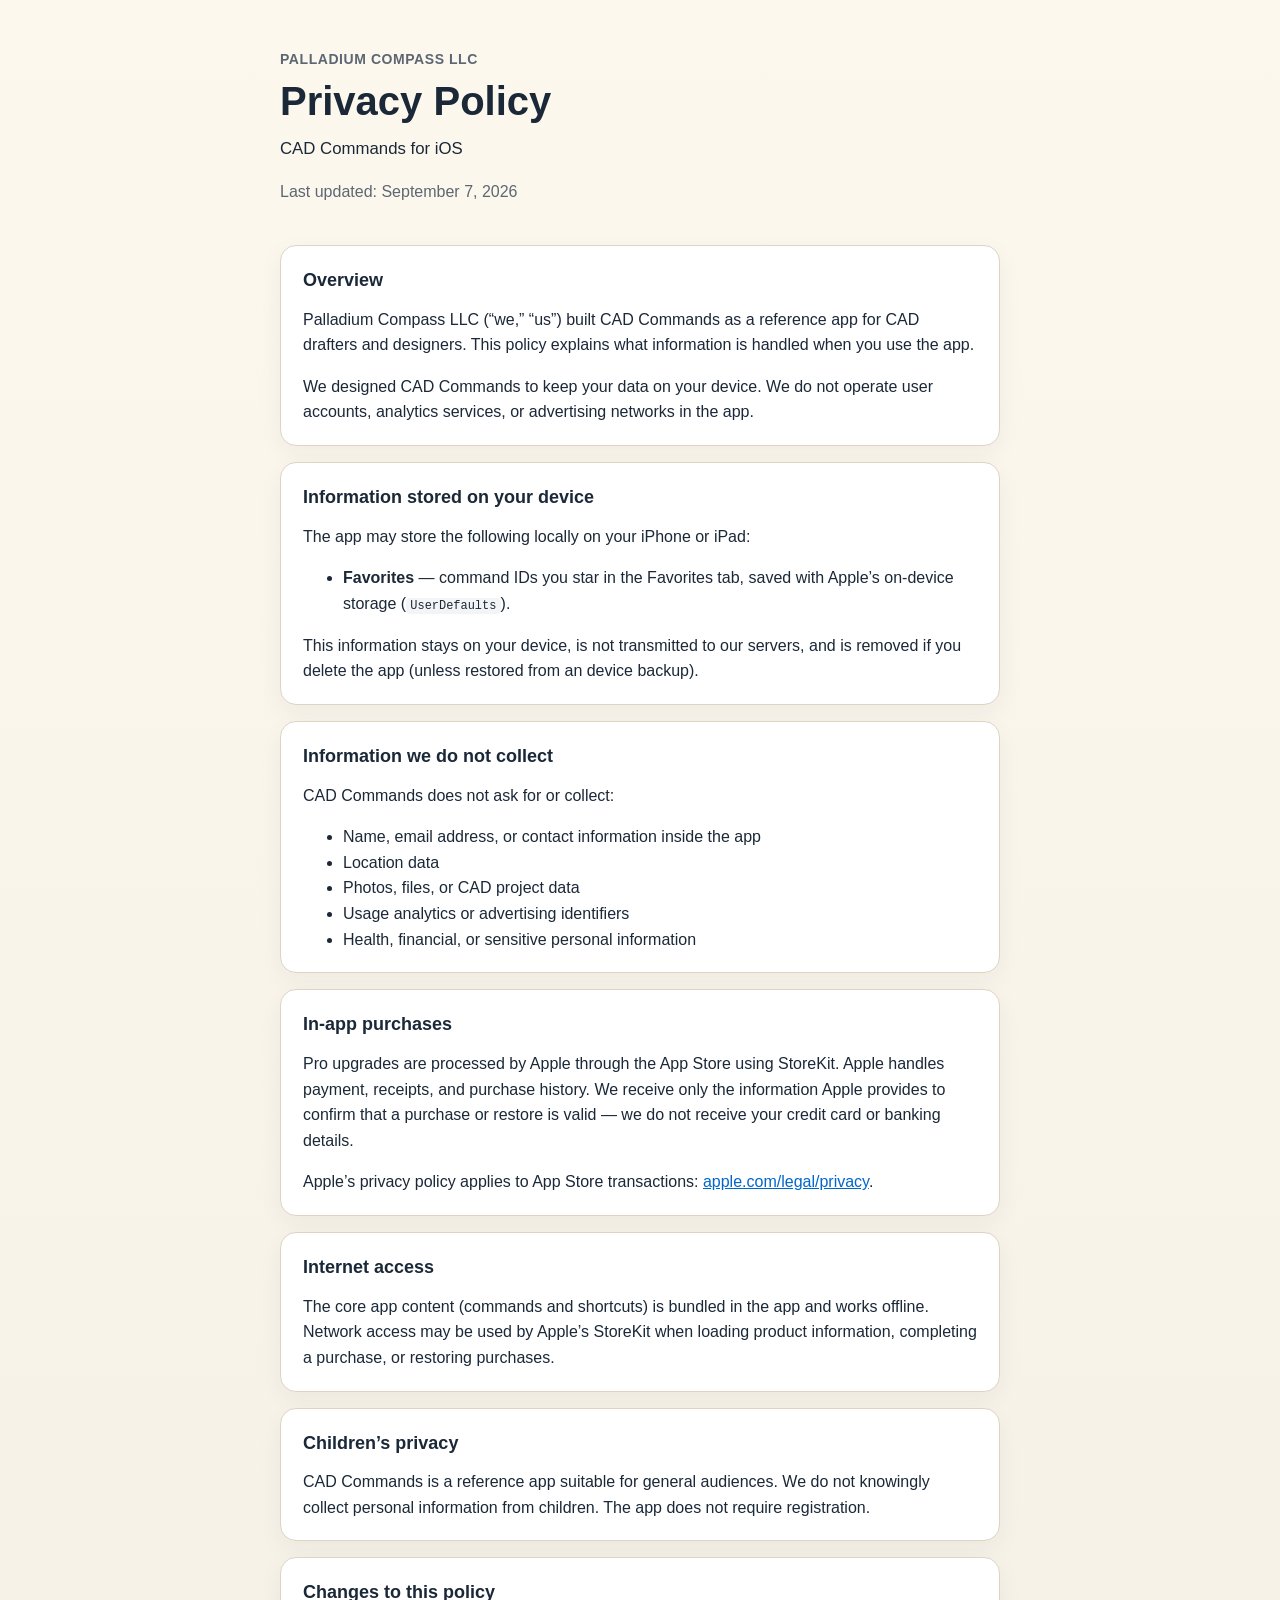
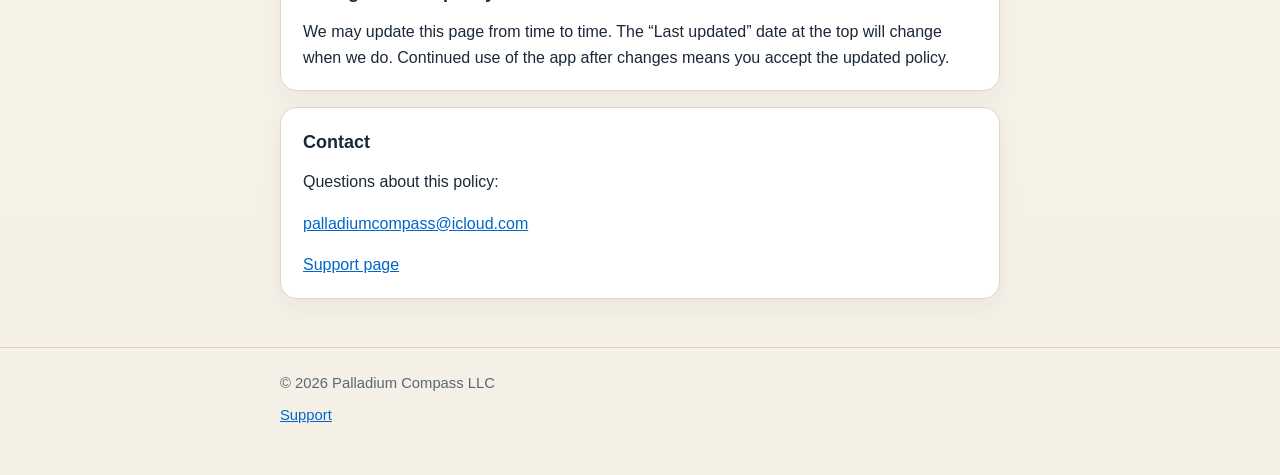
==== docs/privacy.html @ bb4c77ae "Add CAD Commands app, App Store assets, and legal pages. Includes command reference app, icons, scre" ====
<!DOCTYPE html>
<html lang="en">
<head>
  <meta charset="utf-8">
  <meta name="viewport" content="width=device-width, initial-scale=1">
  <title>Privacy Policy — CAD Commands</title>
  <link rel="stylesheet" href="style.css">
</head>
<body>
  <header class="site-header">
    <div class="container">
      <p class="eyebrow">Palladium Compass LLC</p>
      <h1>Privacy Policy</h1>
      <p class="lede">CAD Commands for iOS</p>
      <p class="muted">Last updated: September 7, 2026</p>
    </div>
  </header>

  <main class="container">
    <section class="card">
      <h2>Overview</h2>
      <p>
        Palladium Compass LLC (“we,” “us”) built CAD Commands as a reference app for CAD drafters and designers.
        This policy explains what information is handled when you use the app.
      </p>
      <p>
        We designed CAD Commands to keep your data on your device. We do not operate user accounts,
        analytics services, or advertising networks in the app.
      </p>
    </section>

    <section class="card">
      <h2>Information stored on your device</h2>
      <p>The app may store the following locally on your iPhone or iPad:</p>
      <ul>
        <li><strong>Favorites</strong> — command IDs you star in the Favorites tab, saved with Apple’s on-device storage (<code>UserDefaults</code>).</li>
      </ul>
      <p>
        This information stays on your device, is not transmitted to our servers, and is removed if you delete the app
        (unless restored from an device backup).
      </p>
    </section>

    <section class="card">
      <h2>Information we do not collect</h2>
      <p>CAD Commands does not ask for or collect:</p>
      <ul>
        <li>Name, email address, or contact information inside the app</li>
        <li>Location data</li>
        <li>Photos, files, or CAD project data</li>
        <li>Usage analytics or advertising identifiers</li>
        <li>Health, financial, or sensitive personal information</li>
      </ul>
    </section>

    <section class="card">
      <h2>In-app purchases</h2>
      <p>
        Pro upgrades are processed by Apple through the App Store using StoreKit.
        Apple handles payment, receipts, and purchase history. We receive only the information Apple provides
        to confirm that a purchase or restore is valid — we do not receive your credit card or banking details.
      </p>
      <p>
        Apple’s privacy policy applies to App Store transactions:
        <a href="https://www.apple.com/legal/privacy/" rel="noopener noreferrer">apple.com/legal/privacy</a>.
      </p>
    </section>

    <section class="card">
      <h2>Internet access</h2>
      <p>
        The core app content (commands and shortcuts) is bundled in the app and works offline.
        Network access may be used by Apple’s StoreKit when loading product information, completing a purchase,
        or restoring purchases.
      </p>
    </section>

    <section class="card">
      <h2>Children’s privacy</h2>
      <p>
        CAD Commands is a reference app suitable for general audiences. We do not knowingly collect personal
        information from children. The app does not require registration.
      </p>
    </section>

    <section class="card">
      <h2>Changes to this policy</h2>
      <p>
        We may update this page from time to time. The “Last updated” date at the top will change when we do.
        Continued use of the app after changes means you accept the updated policy.
      </p>
    </section>

    <section class="card">
      <h2>Contact</h2>
      <p>Questions about this policy:</p>
      <p><a href="mailto:palladiumcompass@icloud.com">palladiumcompass@icloud.com</a></p>
      <p><a href="index.html">Support page</a></p>
    </section>
  </main>

  <footer class="site-footer">
    <div class="container">
      <p>© <span id="year"></span> Palladium Compass LLC</p>
      <p><a href="index.html">Support</a></p>
    </div>
  </footer>

  <script>
    document.getElementById("year").textContent = new Date().getFullYear();
  </script>
</body>
</html>
---- docs/style.css ----
:root {
  color-scheme: light;
  --bg: #f5f0e6;
  --card: #ffffff;
  --text: #1b2838;
  --muted: #5c6773;
  --accent: #0066cc;
  --border: #ddd4c4;
}

* {
  box-sizing: border-box;
}

body {
  margin: 0;
  font-family: -apple-system, BlinkMacSystemFont, "Segoe UI", Roboto, Helvetica, Arial, sans-serif;
  line-height: 1.6;
  color: var(--text);
  background: linear-gradient(180deg, #fdf8ee 0%, var(--bg) 100%);
}

a {
  color: var(--accent);
}

.container {
  width: min(720px, calc(100% - 32px));
  margin: 0 auto;
}

.site-header {
  padding: 48px 0 24px;
}

.eyebrow {
  margin: 0 0 8px;
  font-size: 0.875rem;
  font-weight: 600;
  letter-spacing: 0.04em;
  text-transform: uppercase;
  color: var(--muted);
}

h1 {
  margin: 0 0 12px;
  font-size: clamp(2rem, 5vw, 2.5rem);
  line-height: 1.15;
}

h2 {
  margin: 0 0 12px;
  font-size: 1.125rem;
}

.lede {
  margin: 0;
  font-size: 1.05rem;
}

.muted {
  color: var(--muted);
}

main {
  padding-bottom: 32px;
}

.card {
  background: var(--card);
  border: 1px solid var(--border);
  border-radius: 16px;
  padding: 20px 22px;
  margin-bottom: 16px;
  box-shadow: 0 8px 24px rgba(27, 40, 56, 0.05);
}

.card p,
.card li {
  margin-top: 0;
}

.card p:last-child,
.card ul:last-child,
.card ol:last-child {
  margin-bottom: 0;
}

code {
  font-size: 0.92em;
  background: #f3f4f6;
  padding: 0.1em 0.35em;
  border-radius: 4px;
}

.site-footer {
  padding: 24px 0 40px;
  border-top: 1px solid var(--border);
  color: var(--muted);
  font-size: 0.925rem;
}

.site-footer p {
  margin: 0 0 8px;
}
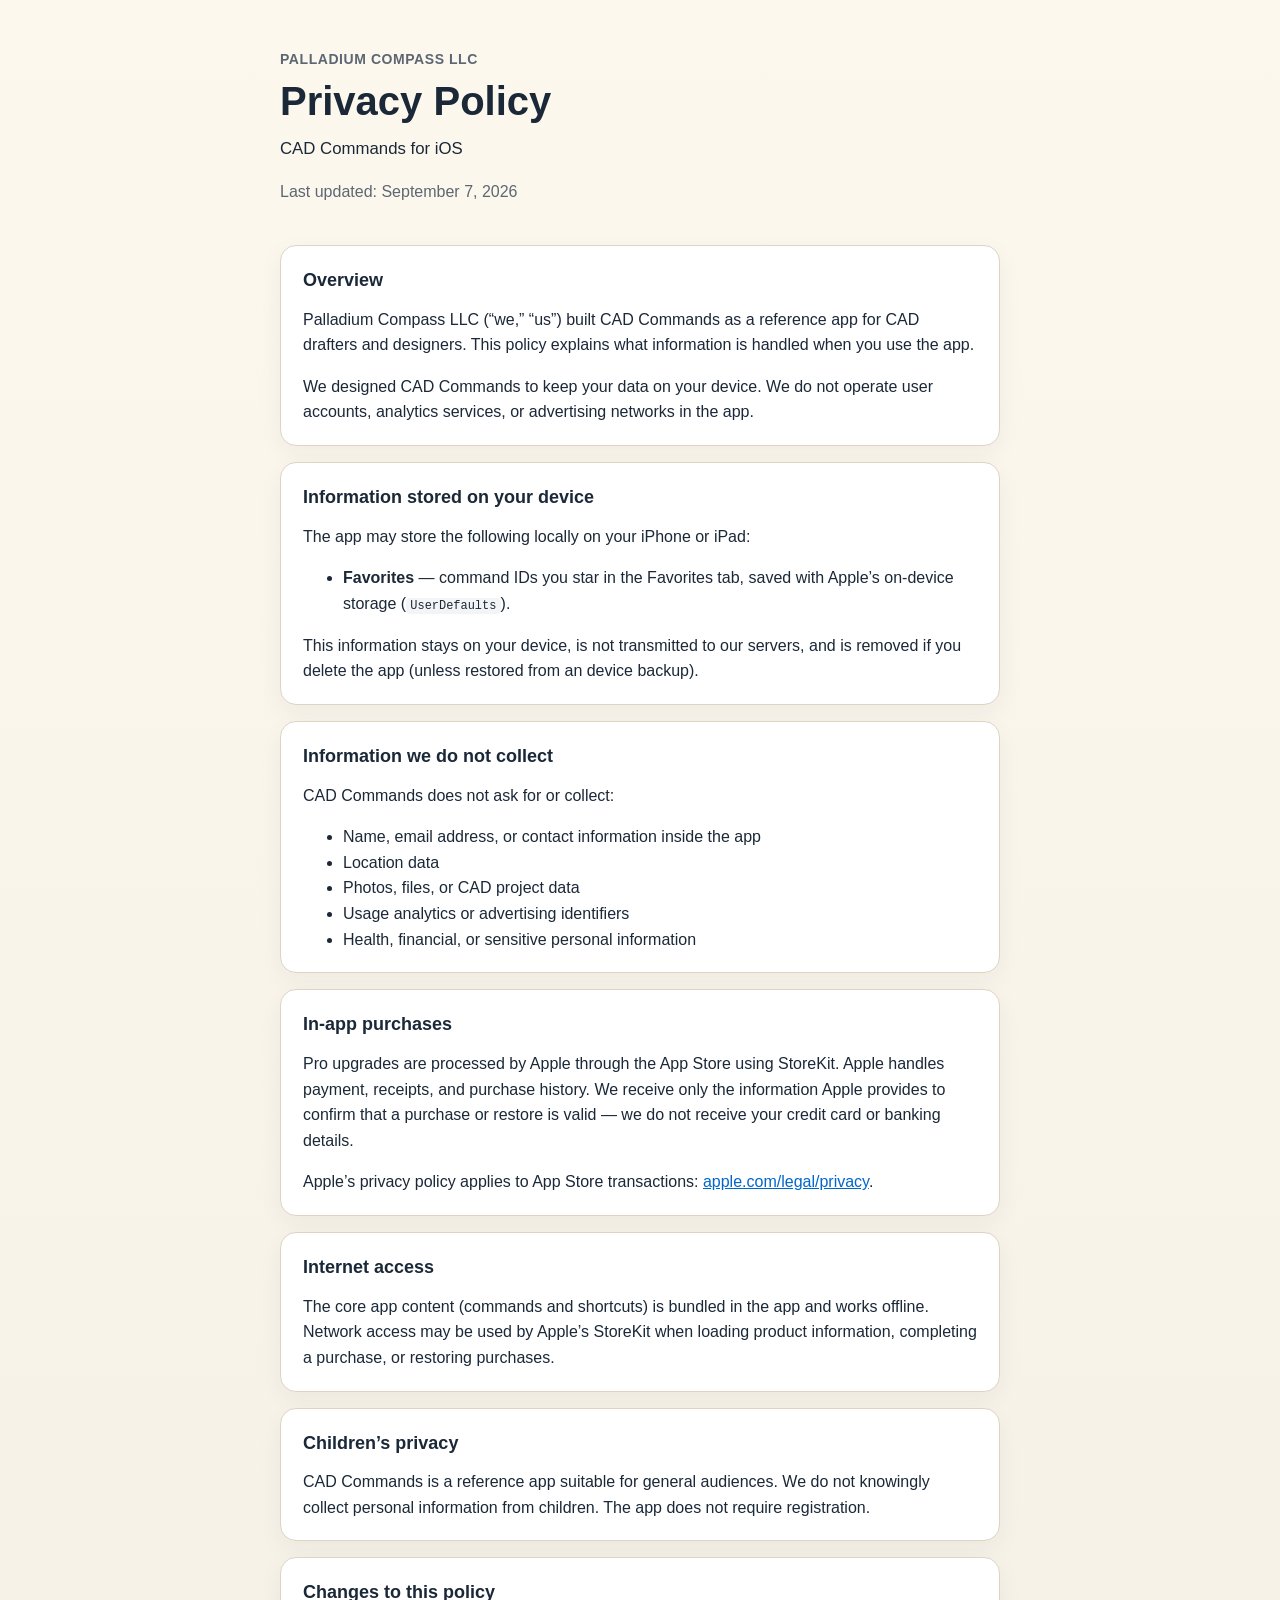
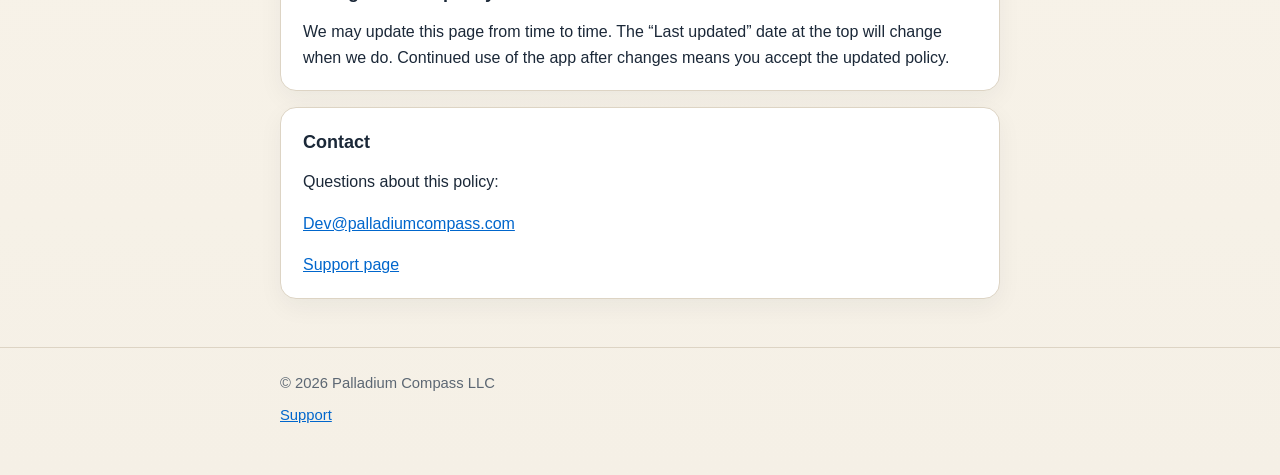
==== commit fdcab9eb: "Update support email and URLs for Palladium Compass org. Use Dev@palladiumcompass.com and palladiumc" ====
--- a/docs/privacy.html
+++ b/docs/privacy.html
@@ -94,7 +94,7 @@
     <section class="card">
       <h2>Contact</h2>
       <p>Questions about this policy:</p>
-      <p><a href="mailto:palladiumcompass@icloud.com">palladiumcompass@icloud.com</a></p>
+      <p><a href="mailto:Dev@palladiumcompass.com">Dev@palladiumcompass.com</a></p>
       <p><a href="index.html">Support page</a></p>
     </section>
   </main>
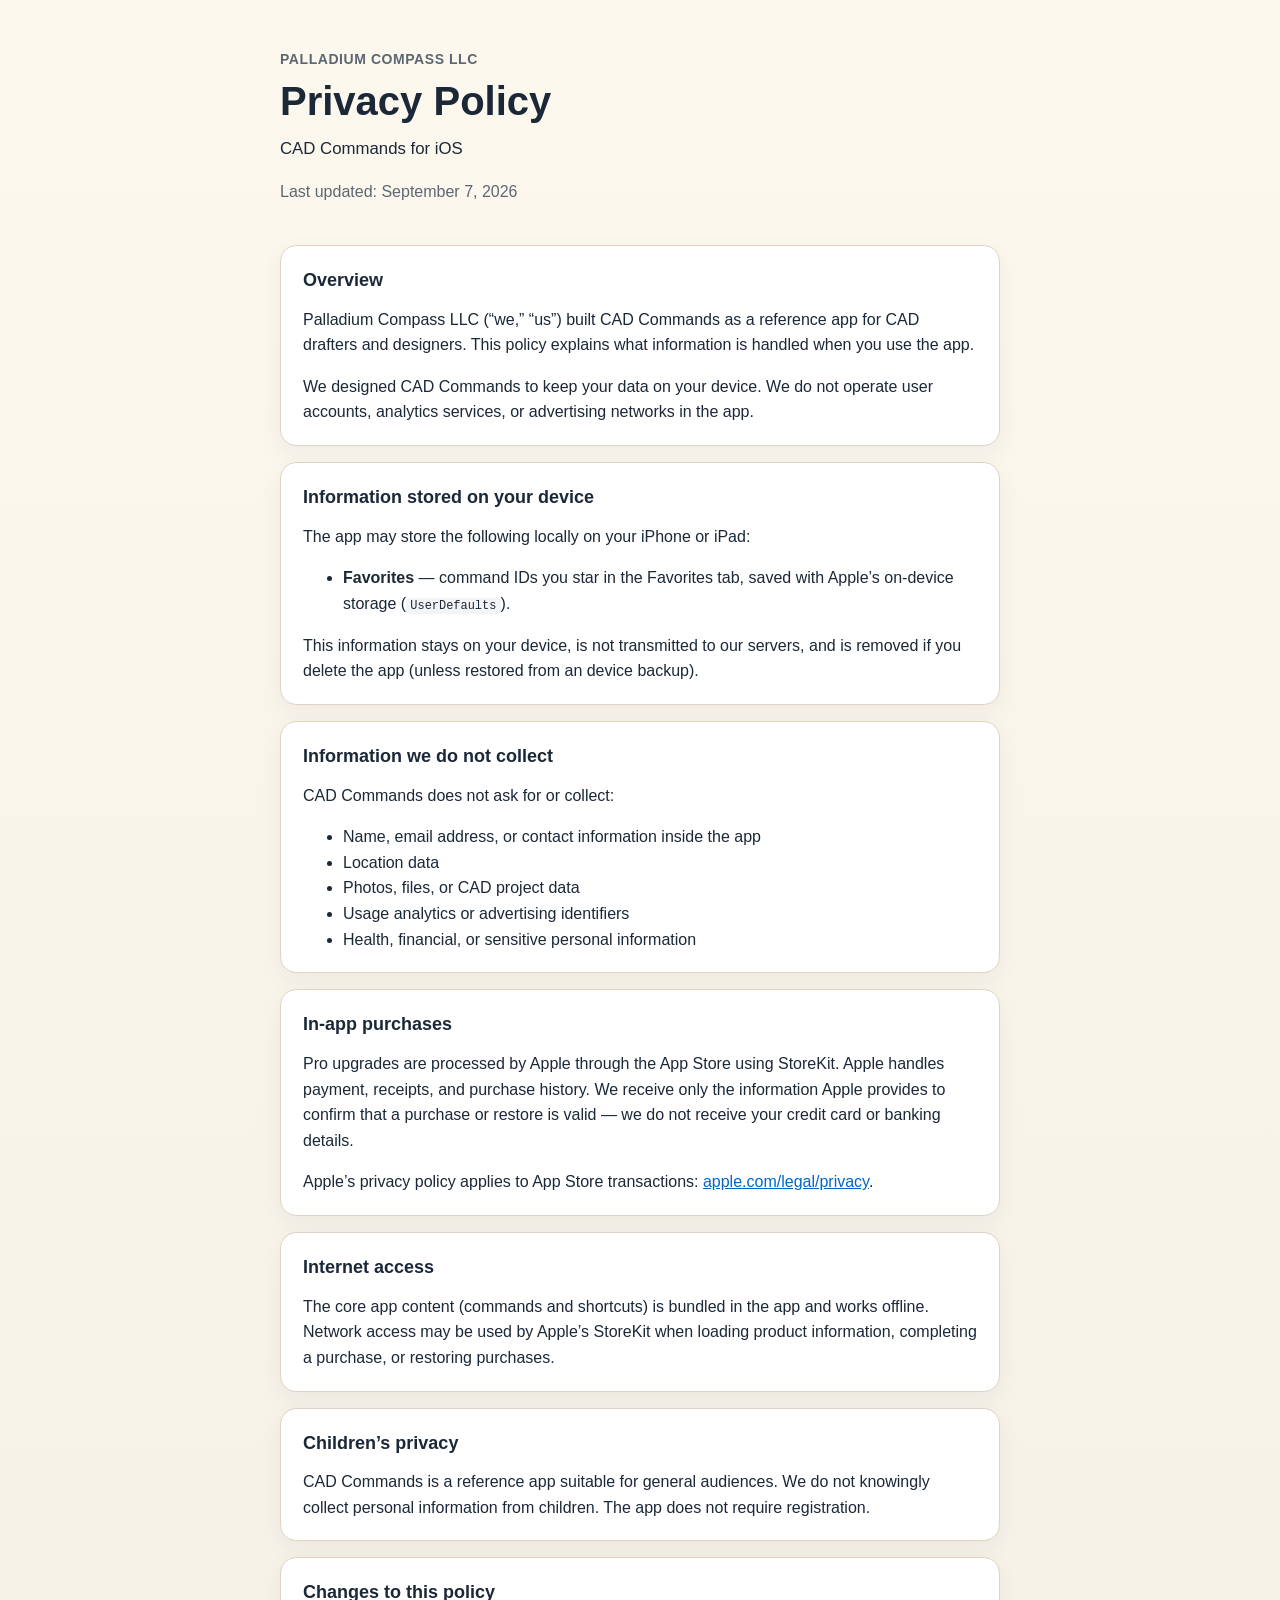
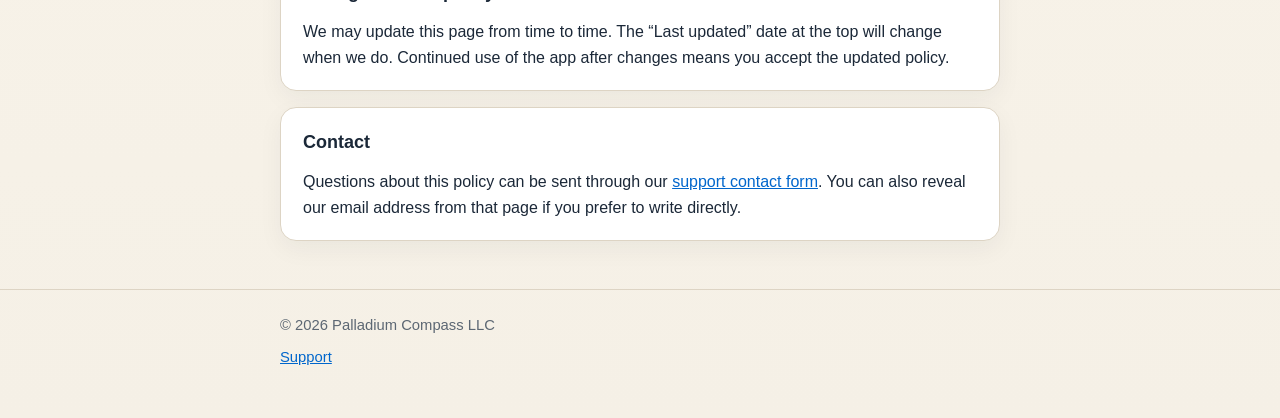
==== commit fcd9b286: "Add spam-resistant contact form and remove scrapeable email from pages. Replace plain mailto links w" ====
--- a/docs/privacy.html
+++ b/docs/privacy.html
@@ -93,9 +93,11 @@
 
     <section class="card">
       <h2>Contact</h2>
-      <p>Questions about this policy:</p>
-      <p><a href="mailto:Dev@palladiumcompass.com">Dev@palladiumcompass.com</a></p>
-      <p><a href="index.html">Support page</a></p>
+      <p>
+        Questions about this policy can be sent through our
+        <a href="index.html#contact">support contact form</a>.
+        You can also reveal our email address from that page if you prefer to write directly.
+      </p>
     </section>
   </main>
 
@@ -106,8 +108,6 @@
     </div>
   </footer>
 
-  <script>
-    document.getElementById("year").textContent = new Date().getFullYear();
-  </script>
+  <script src="contact.js"></script>
 </body>
 </html>
--- a/docs/style.css
+++ b/docs/style.css
@@ -103,3 +103,76 @@
 .site-footer p {
   margin: 0 0 8px;
 }
+
+.contact-form {
+  display: grid;
+  gap: 14px;
+  margin-top: 12px;
+}
+
+.contact-form label {
+  display: grid;
+  gap: 6px;
+  font-size: 0.95rem;
+  font-weight: 500;
+}
+
+.contact-form input,
+.contact-form textarea,
+.contact-form select {
+  width: 100%;
+  padding: 10px 12px;
+  border: 1px solid var(--border);
+  border-radius: 10px;
+  font: inherit;
+  color: var(--text);
+  background: #fff;
+}
+
+.contact-form textarea {
+  min-height: 120px;
+  resize: vertical;
+}
+
+.contact-form button[type="submit"],
+.link-button {
+  appearance: none;
+  border: none;
+  border-radius: 10px;
+  padding: 10px 16px;
+  font: inherit;
+  font-weight: 600;
+  cursor: pointer;
+}
+
+.contact-form button[type="submit"] {
+  background: var(--accent);
+  color: #fff;
+  justify-self: start;
+}
+
+.contact-form button[type="submit"]:disabled {
+  opacity: 0.7;
+  cursor: wait;
+}
+
+.link-button {
+  background: transparent;
+  color: var(--accent);
+  padding: 0;
+  text-decoration: underline;
+}
+
+.contact-alt {
+  margin-top: 16px;
+  padding-top: 16px;
+  border-top: 1px solid var(--border);
+}
+
+.hp-field {
+  position: absolute;
+  left: -10000px;
+  width: 1px;
+  height: 1px;
+  overflow: hidden;
+}
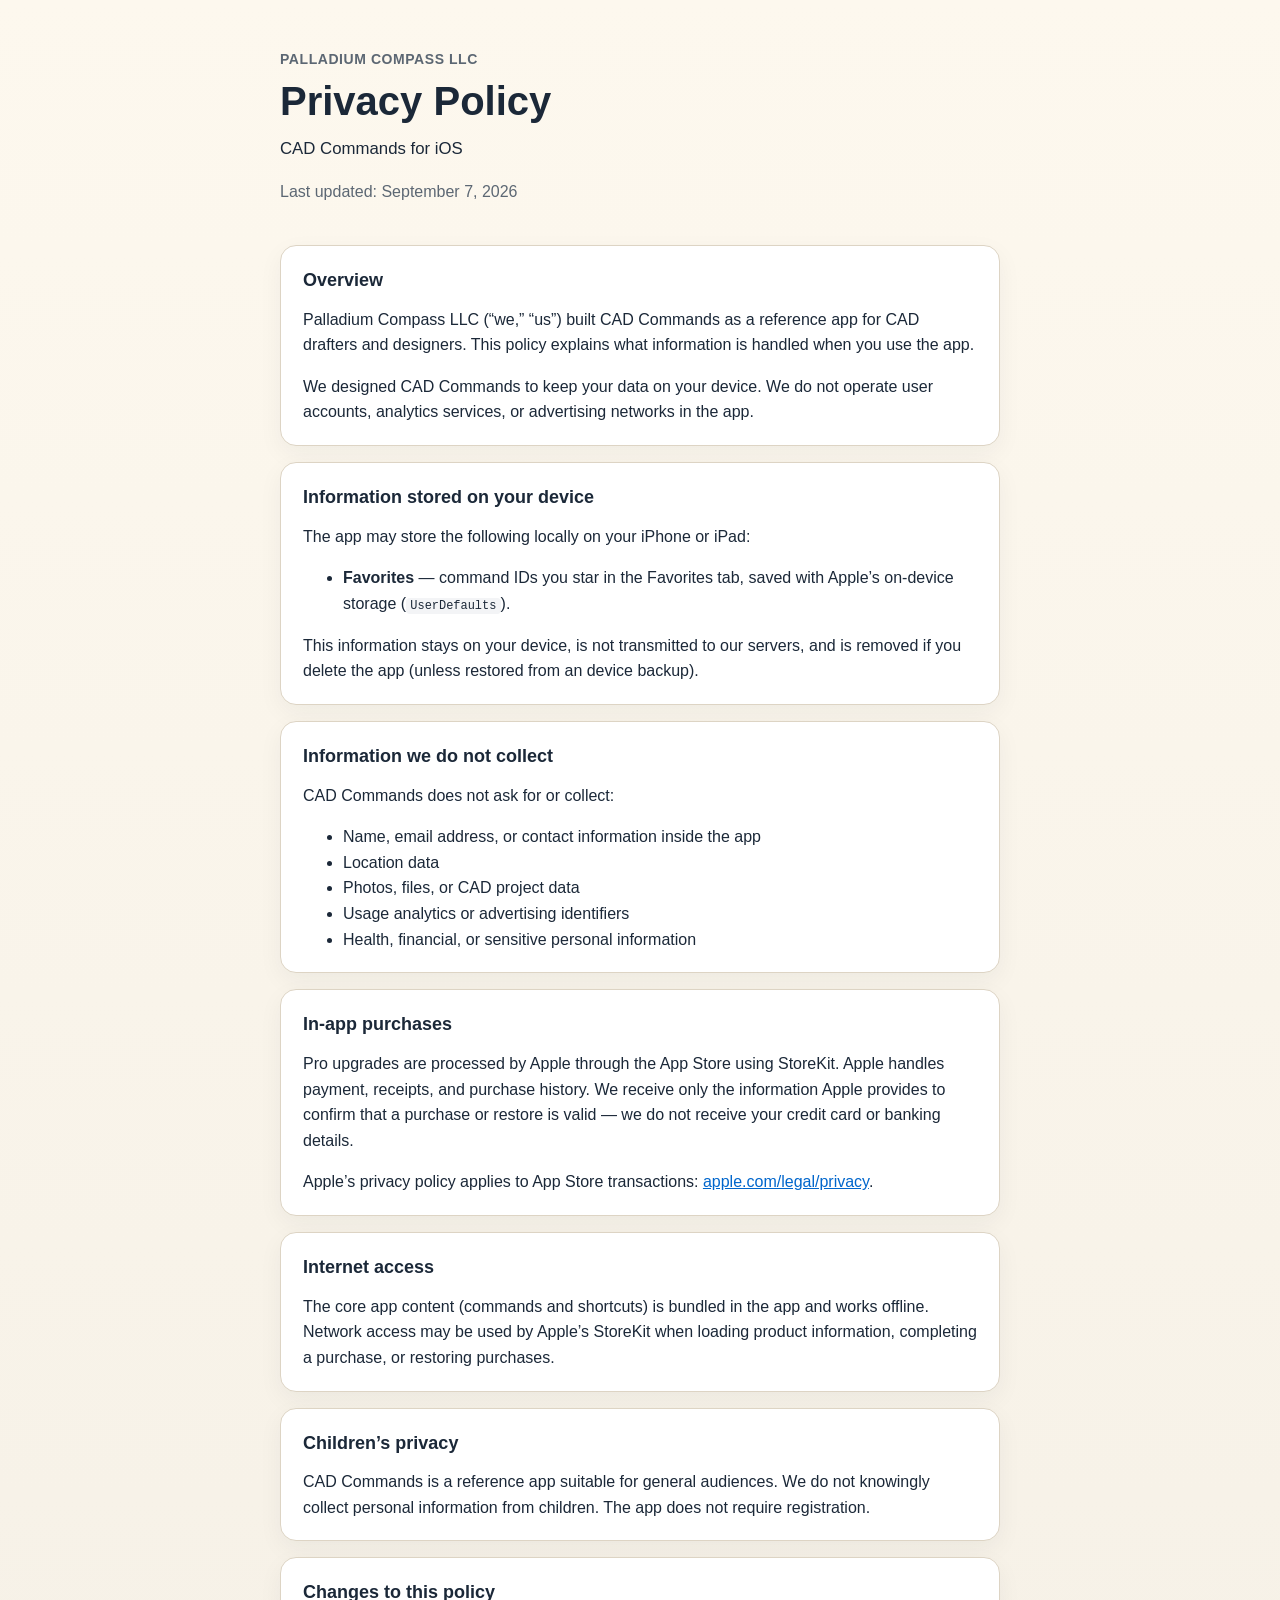
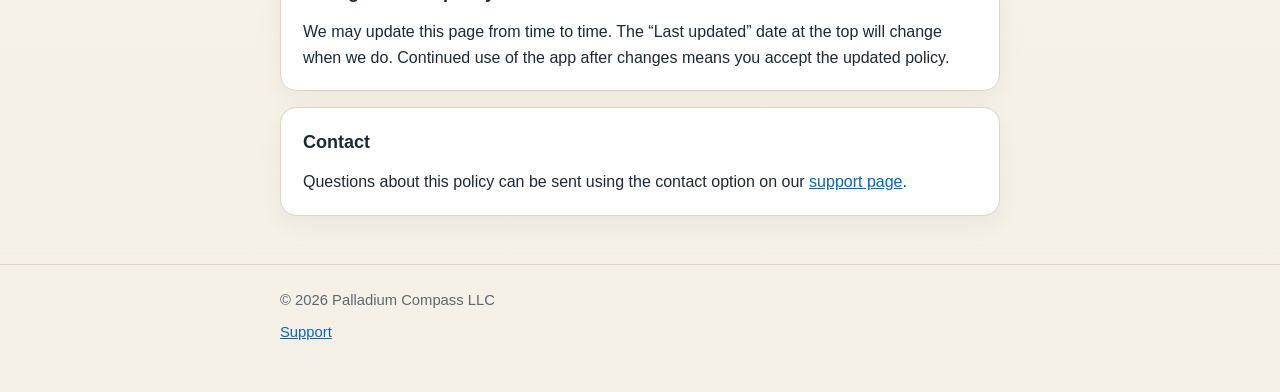
==== commit 6059d03f: "Remove contact form and keep click-to-reveal email only. Drop Formspree dependency while keeping the" ====
--- a/docs/privacy.html
+++ b/docs/privacy.html
@@ -94,9 +94,8 @@
     <section class="card">
       <h2>Contact</h2>
       <p>
-        Questions about this policy can be sent through our
-        <a href="index.html#contact">support contact form</a>.
-        You can also reveal our email address from that page if you prefer to write directly.
+        Questions about this policy can be sent using the contact option on our
+        <a href="index.html#contact">support page</a>.
       </p>
     </section>
   </main>
--- a/docs/style.css
+++ b/docs/style.css
@@ -104,75 +104,19 @@
   margin: 0 0 8px;
 }
 
-.contact-form {
-  display: grid;
-  gap: 14px;
-  margin-top: 12px;
-}
-
-.contact-form label {
-  display: grid;
-  gap: 6px;
-  font-size: 0.95rem;
-  font-weight: 500;
-}
-
-.contact-form input,
-.contact-form textarea,
-.contact-form select {
-  width: 100%;
-  padding: 10px 12px;
-  border: 1px solid var(--border);
-  border-radius: 10px;
-  font: inherit;
-  color: var(--text);
-  background: #fff;
-}
-
-.contact-form textarea {
-  min-height: 120px;
-  resize: vertical;
-}
-
-.contact-form button[type="submit"],
 .link-button {
   appearance: none;
   border: none;
-  border-radius: 10px;
-  padding: 10px 16px;
+  background: transparent;
+  color: var(--accent);
+  padding: 0;
   font: inherit;
   font-weight: 600;
   cursor: pointer;
-}
-
-.contact-form button[type="submit"] {
-  background: var(--accent);
-  color: #fff;
-  justify-self: start;
-}
-
-.contact-form button[type="submit"]:disabled {
-  opacity: 0.7;
-  cursor: wait;
-}
-
-.link-button {
-  background: transparent;
-  color: var(--accent);
-  padding: 0;
   text-decoration: underline;
 }
 
-.contact-alt {
-  margin-top: 16px;
-  padding-top: 16px;
-  border-top: 1px solid var(--border);
+#email-display {
+  display: inline-block;
+  margin-left: 4px;
 }
-
-.hp-field {
-  position: absolute;
-  left: -10000px;
-  width: 1px;
-  height: 1px;
-  overflow: hidden;
-}
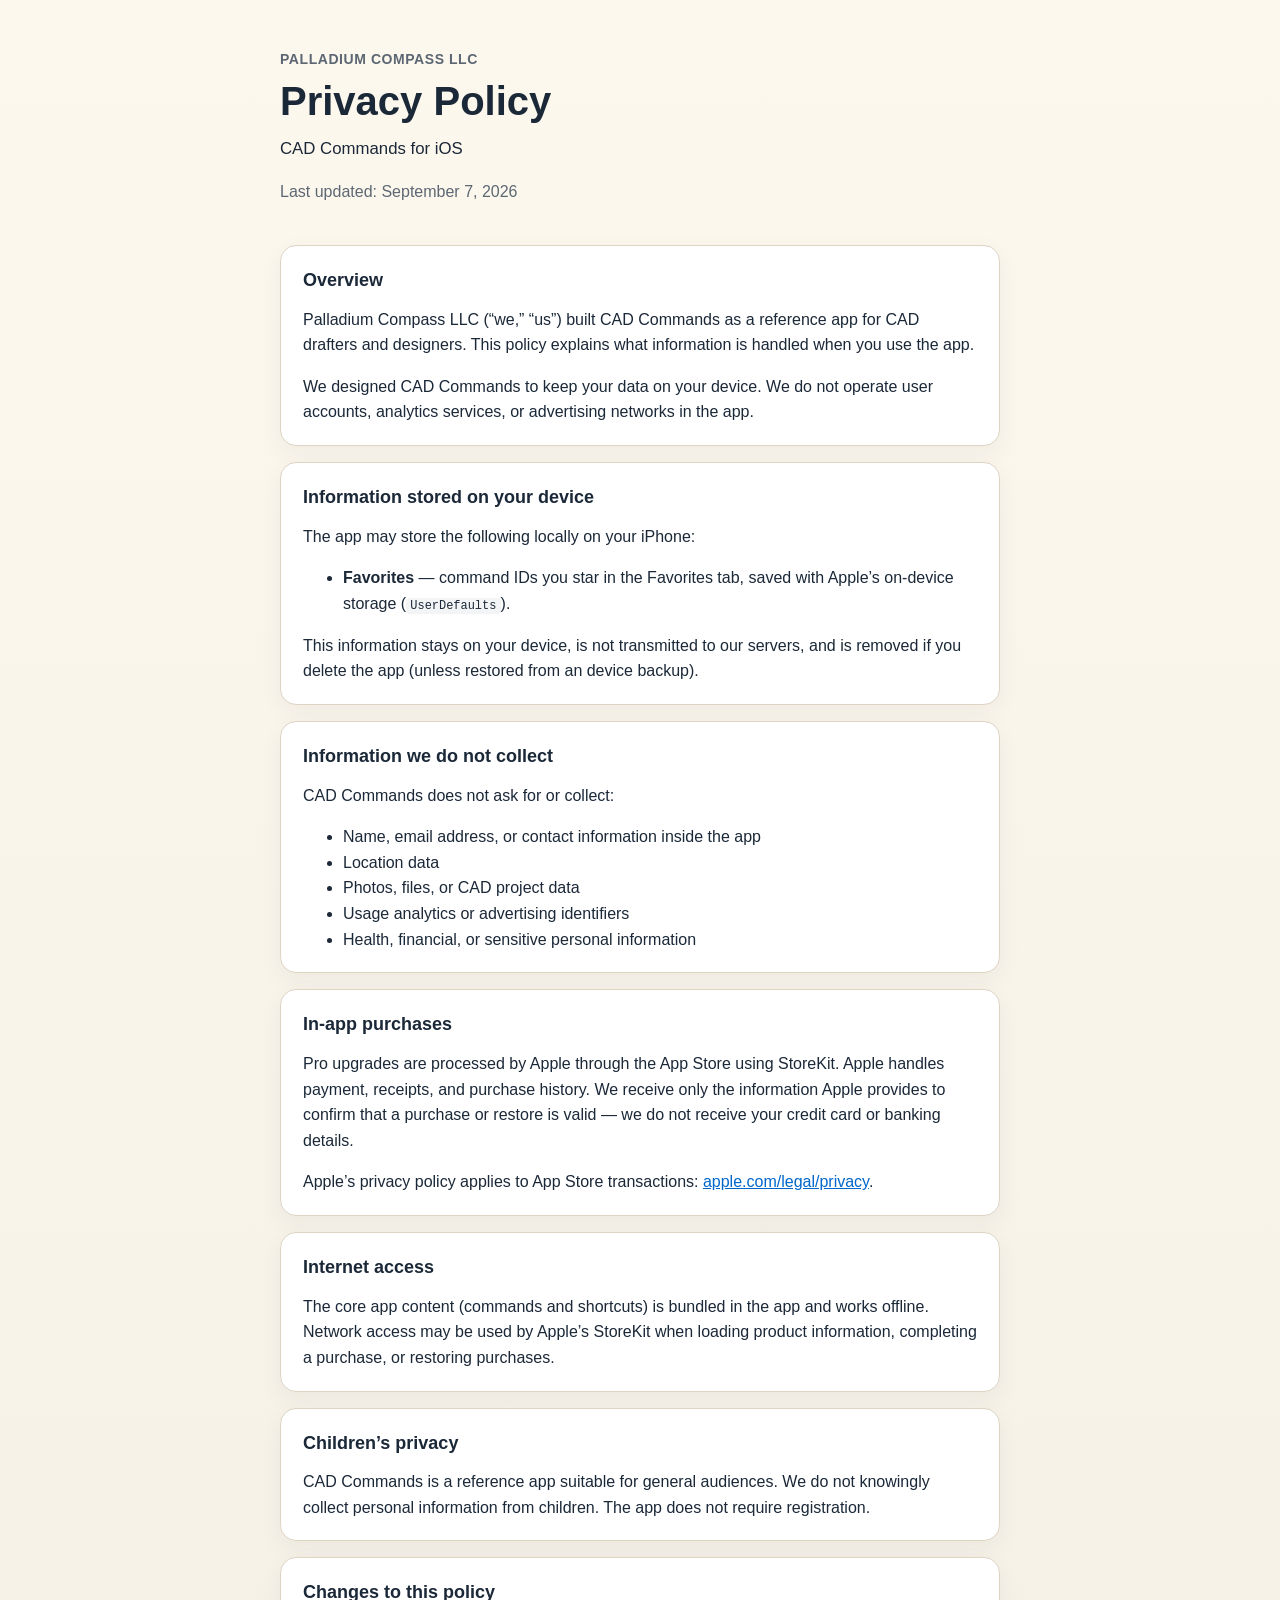
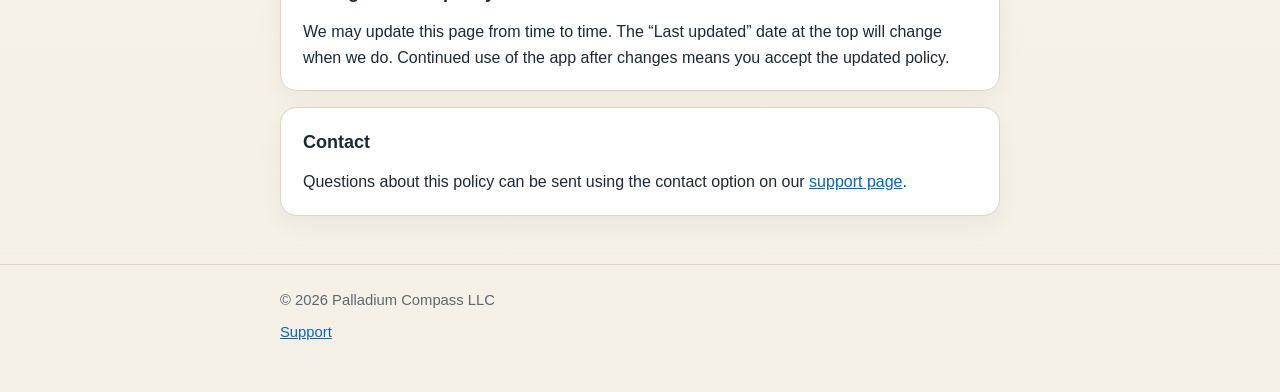
==== commit 2a44f12d: "Match the privacy policy to the iPhone-only app. Co-authored-by: Cursor <cursoragent@cursor.com>" ====
--- a/docs/privacy.html
+++ b/docs/privacy.html
@@ -31,7 +31,7 @@
 
     <section class="card">
       <h2>Information stored on your device</h2>
-      <p>The app may store the following locally on your iPhone or iPad:</p>
+      <p>The app may store the following locally on your iPhone:</p>
       <ul>
         <li><strong>Favorites</strong> — command IDs you star in the Favorites tab, saved with Apple’s on-device storage (<code>UserDefaults</code>).</li>
       </ul>
